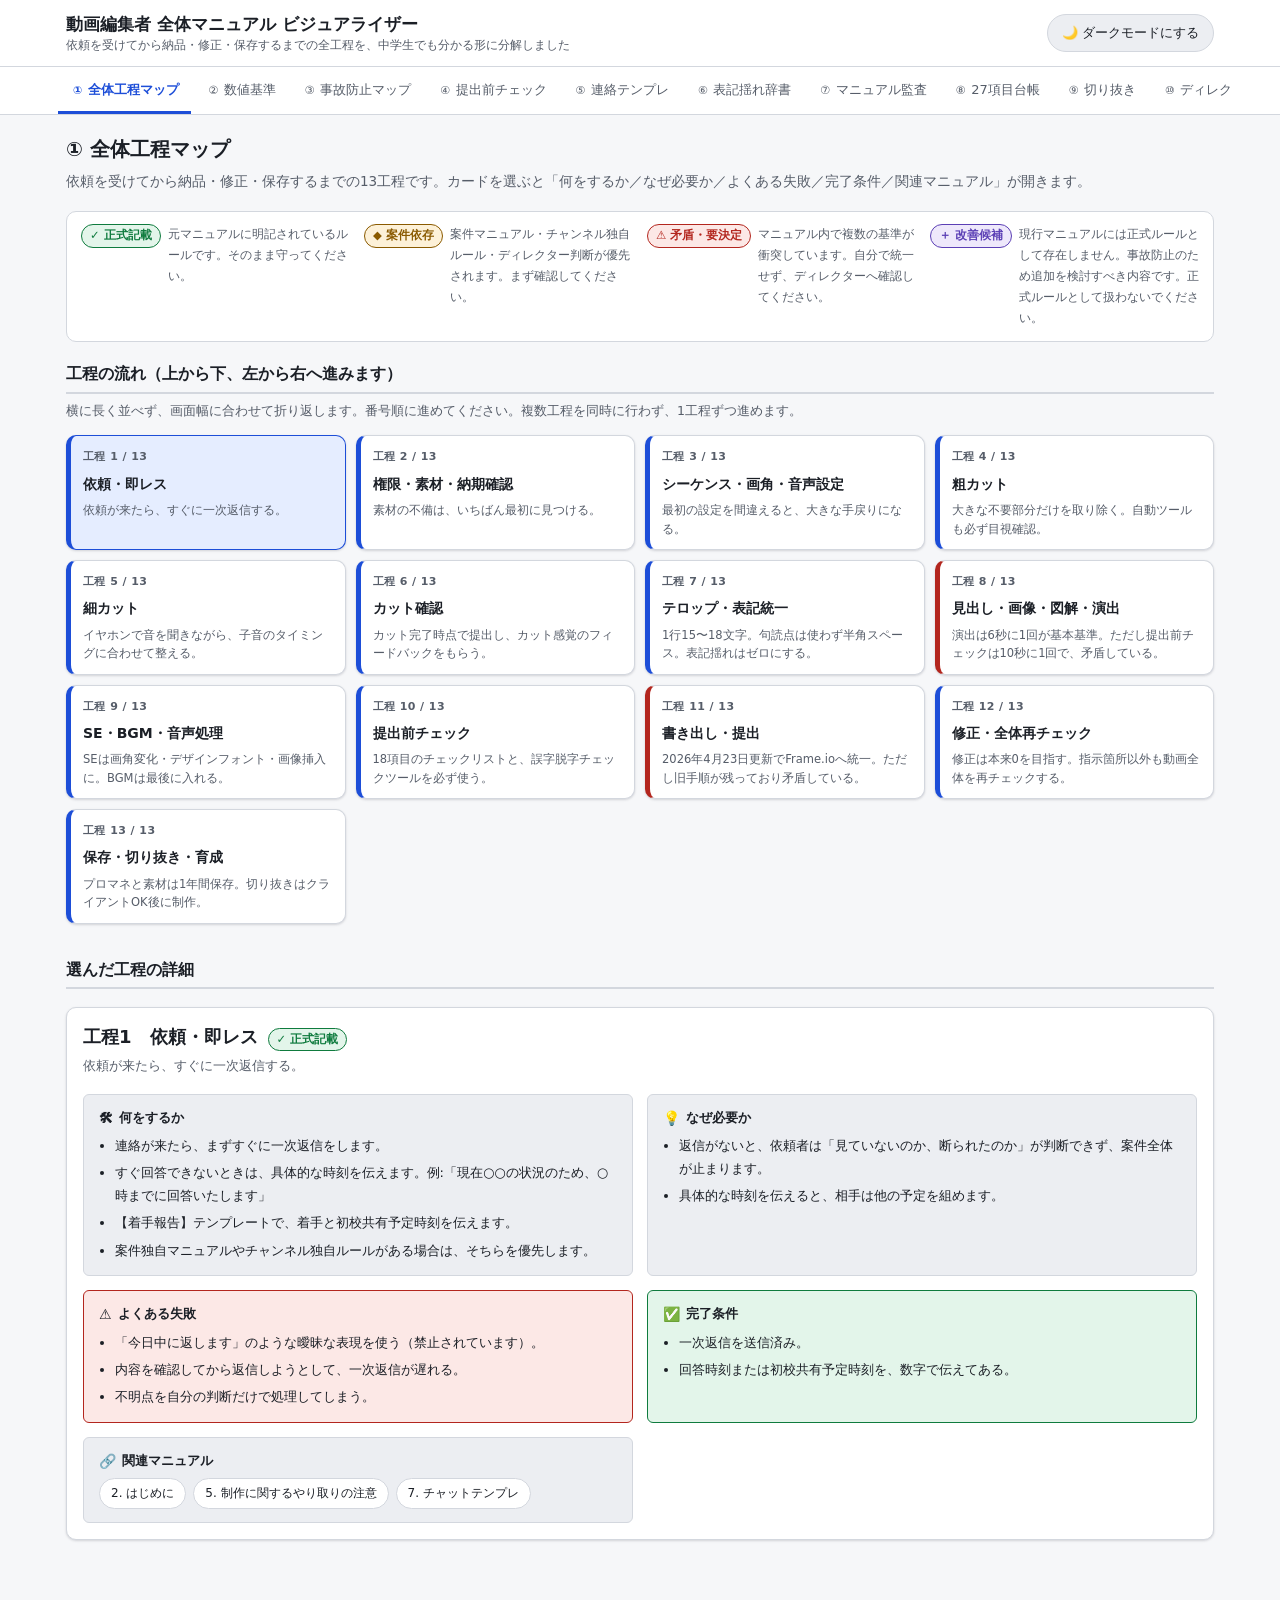
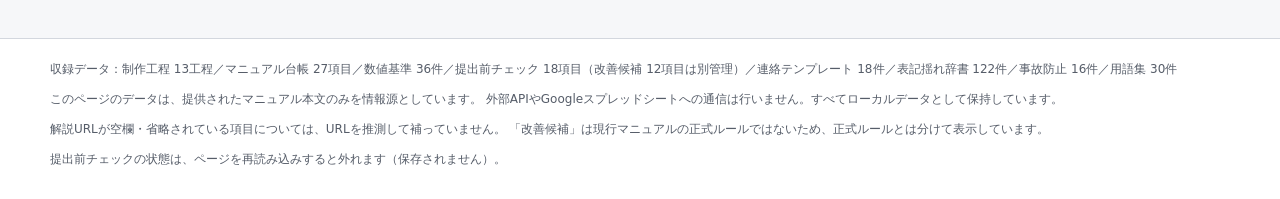
==== video-manual-visualizer/index.html @ 023aeb69 "動画編集者 全体マニュアルのビジュアライザーを追加 依頼から納品・修正・保存までの全工程を、中学生や動画編集初心者でも 理解できるインタラクティブな静的Webアプリへ変換した。  画面構成(12画面)" ====
<!DOCTYPE html>
<html lang="ja">
<head>
<meta charset="utf-8">
<meta name="viewport" content="width=device-width, initial-scale=1">
<title>動画編集者 全体マニュアル ビジュアライザー</title>
<meta name="description" content="動画編集者の全体マニュアルを、依頼から納品・修正・保存までの工程ごとに分解したビジュアライザーです。中学生や動画編集初心者でも理解できるように解説しています。">
<meta name="color-scheme" content="light dark">
<link rel="stylesheet" href="styles.css">
</head>
<body>

<a class="skip-link" href="#main">本文へスキップ</a>

<header class="site-header">
  <div class="header-inner">
    <h1 class="site-title">
      動画編集者 全体マニュアル ビジュアライザー
      <span class="sub">依頼を受けてから納品・修正・保存するまでの全工程を、中学生でも分かる形に分解しました</span>
    </h1>
    <button type="button" id="theme-toggle" class="theme-toggle">🌙 ダークモードにする</button>
  </div>
</header>

<nav class="tabs" aria-label="画面の切り替え">
  <div class="tabs-inner" id="tabs-inner" role="tablist" aria-label="ビジュアライザーの画面">
    <!-- タブは app.js が生成します -->
  </div>
</nav>

<main id="main">
  <section class="panel" id="panel-flow"       role="tabpanel" aria-labelledby="tab-flow"       tabindex="0"></section>
  <section class="panel" id="panel-numbers"    role="tabpanel" aria-labelledby="tab-numbers"    tabindex="0" hidden></section>
  <section class="panel" id="panel-accidents"  role="tabpanel" aria-labelledby="tab-accidents"  tabindex="0" hidden></section>
  <section class="panel" id="panel-check"      role="tabpanel" aria-labelledby="tab-check"      tabindex="0" hidden></section>
  <section class="panel" id="panel-templates"  role="tabpanel" aria-labelledby="tab-templates"  tabindex="0" hidden></section>
  <section class="panel" id="panel-dictionary" role="tabpanel" aria-labelledby="tab-dictionary" tabindex="0" hidden></section>
  <section class="panel" id="panel-audit"      role="tabpanel" aria-labelledby="tab-audit"      tabindex="0" hidden></section>
  <section class="panel" id="panel-ledger"     role="tabpanel" aria-labelledby="tab-ledger"     tabindex="0" hidden></section>
  <section class="panel" id="panel-clips"      role="tabpanel" aria-labelledby="tab-clips"      tabindex="0" hidden></section>
  <section class="panel" id="panel-growth"     role="tabpanel" aria-labelledby="tab-growth"     tabindex="0" hidden></section>
  <section class="panel" id="panel-stats"      role="tabpanel" aria-labelledby="tab-stats"      tabindex="0" hidden></section>
  <section class="panel" id="panel-glossary"   role="tabpanel" aria-labelledby="tab-glossary"   tabindex="0" hidden></section>
</main>

<footer class="site-footer">
  <div class="footer-inner">
    <p id="data-stamp"></p>
    <p>
      このページのデータは、提供されたマニュアル本文のみを情報源としています。
      外部APIやGoogleスプレッドシートへの通信は行いません。すべてローカルデータとして保持しています。
    </p>
    <p>
      解説URLが空欄・省略されている項目については、URLを推測して補っていません。
      「改善候補」は現行マニュアルの正式ルールではないため、正式ルールとは分けて表示しています。
    </p>
    <p>提出前チェックの状態は、ページを再読み込みすると外れます（保存されません）。</p>
  </div>
</footer>

<div class="toast" id="toast" role="status" aria-live="polite" hidden></div>

<script src="manual-data.js"></script>
<script src="app.js"></script>
</body>
</html>
---- video-manual-visualizer/styles.css ----
/* ==========================================================================
   動画編集者 全体マニュアル ビジュアライザー
   - 外部CDNに依存しない。フォントはシステムフォントのみ。
   - ライトモード / ダークモードの両方に対応。
   - 320px幅のスマートフォンからデスクトップまで対応。
   - 色だけで意味を伝えない（必ずラベル文字と記号を併記）。
   ========================================================================== */

/* --- 1. カラートークン ---------------------------------------------------- */

:root {
  color-scheme: light dark;

  --bg:            #f6f7f9;
  --bg-elevated:   #ffffff;
  --bg-sunken:     #eceef2;
  --border:        #d3d7de;
  --border-strong: #b3b9c4;

  --text:          #1b1f26;
  --text-muted:    #565d69;

  --accent:        #1d4ed8;
  --accent-text:   #ffffff;
  --accent-soft:   #e5edff;

  /* ルール種別。色に加えて必ずラベルと記号を出す。 */
  --official:      #0f7b3e;
  --official-bg:   #e3f5ea;
  --project:       #8a5a00;
  --project-bg:    #fdf1d8;
  --conflict:      #b3261e;
  --conflict-bg:   #fce8e6;
  --improvement:   #5b3fb5;
  --improvement-bg:#eee8fb;

  --ng:            #b3261e;
  --ng-bg:         #fce8e6;
  --ok:            #0f7b3e;
  --ok-bg:         #e3f5ea;

  --focus:         #0b57d0;

  --radius:        10px;
  --radius-sm:     6px;
  --shadow:        0 1px 2px rgba(16, 24, 40, .06), 0 1px 3px rgba(16, 24, 40, .1);

  --maxw:          1180px;
}

@media (prefers-color-scheme: dark) {
  :root {
    --bg:            #14171c;
    --bg-elevated:   #1c2027;
    --bg-sunken:     #101317;
    --border:        #333a45;
    --border-strong: #4a525f;

    --text:          #e8eaed;
    --text-muted:    #a2abb8;

    --accent:        #7ba4ff;
    --accent-text:   #0d1117;
    --accent-soft:   #1d2b47;

    --official:      #6ee7a0;
    --official-bg:   #12301f;
    --project:       #f0c46b;
    --project-bg:    #33280e;
    --conflict:      #ff9d95;
    --conflict-bg:   #3a1714;
    --improvement:   #c3b0f5;
    --improvement-bg:#241c3d;

    --ng:            #ff9d95;
    --ng-bg:         #3a1714;
    --ok:            #6ee7a0;
    --ok-bg:         #12301f;

    --focus:         #a8c7fa;
    --shadow:        0 1px 2px rgba(0, 0, 0, .4), 0 1px 3px rgba(0, 0, 0, .3);
  }
}

/* 手動テーマ切り替え（システム設定より優先） */
:root[data-theme="light"] {
  color-scheme: light;
  --bg: #f6f7f9;           --bg-elevated: #ffffff;  --bg-sunken: #eceef2;
  --border: #d3d7de;       --border-strong: #b3b9c4;
  --text: #1b1f26;         --text-muted: #565d69;
  --accent: #1d4ed8;       --accent-text: #ffffff;  --accent-soft: #e5edff;
  --official: #0f7b3e;     --official-bg: #e3f5ea;
  --project: #8a5a00;      --project-bg: #fdf1d8;
  --conflict: #b3261e;     --conflict-bg: #fce8e6;
  --improvement: #5b3fb5;  --improvement-bg: #eee8fb;
  --ng: #b3261e;           --ng-bg: #fce8e6;
  --ok: #0f7b3e;           --ok-bg: #e3f5ea;
  --focus: #0b57d0;
  --shadow: 0 1px 2px rgba(16,24,40,.06), 0 1px 3px rgba(16,24,40,.1);
}

:root[data-theme="dark"] {
  color-scheme: dark;
  --bg: #14171c;           --bg-elevated: #1c2027;  --bg-sunken: #101317;
  --border: #333a45;       --border-strong: #4a525f;
  --text: #e8eaed;         --text-muted: #a2abb8;
  --accent: #7ba4ff;       --accent-text: #0d1117;  --accent-soft: #1d2b47;
  --official: #6ee7a0;     --official-bg: #12301f;
  --project: #f0c46b;      --project-bg: #33280e;
  --conflict: #ff9d95;     --conflict-bg: #3a1714;
  --improvement: #c3b0f5;  --improvement-bg: #241c3d;
  --ng: #ff9d95;           --ng-bg: #3a1714;
  --ok: #6ee7a0;           --ok-bg: #12301f;
  --focus: #a8c7fa;
  --shadow: 0 1px 2px rgba(0,0,0,.4), 0 1px 3px rgba(0,0,0,.3);
}

/* --- 2. ベース ------------------------------------------------------------ */

*, *::before, *::after { box-sizing: border-box; }

html { -webkit-text-size-adjust: 100%; }

body {
  margin: 0;
  background: var(--bg);
  color: var(--text);
  font-family: "Hiragino Kaku Gothic ProN", "Hiragino Sans", "Yu Gothic UI",
               "Yu Gothic", Meiryo, "Noto Sans JP", system-ui, -apple-system,
               "Segoe UI", sans-serif;
  font-size: 15px;
  line-height: 1.75;
  overflow-wrap: anywhere;
  word-break: normal;
}

h1, h2, h3, h4 { line-height: 1.45; margin: 0; font-weight: 700; }
p { margin: 0 0 .75em; }
ul, ol { margin: 0 0 .75em; padding-left: 1.35em; }
li { margin-bottom: .35em; }
li:last-child { margin-bottom: 0; }

a { color: var(--accent); }

/* フォーカス表示は絶対に消さない */
:focus-visible {
  outline: 3px solid var(--focus);
  outline-offset: 2px;
  border-radius: 4px;
}

button { font: inherit; color: inherit; }

.visually-hidden {
  position: absolute; width: 1px; height: 1px;
  padding: 0; margin: -1px; overflow: hidden;
  clip: rect(0 0 0 0); white-space: nowrap; border: 0;
}

.skip-link {
  position: absolute; left: 8px; top: -60px;
  background: var(--accent); color: var(--accent-text);
  padding: 10px 16px; border-radius: var(--radius-sm);
  z-index: 100; transition: top .15s;
}
.skip-link:focus { top: 8px; }

/* 自動再生アニメーションは使わない。動きは操作への応答のみ。 */
@media (prefers-reduced-motion: reduce) {
  *, *::before, *::after {
    animation-duration: .001ms !important;
    animation-iteration-count: 1 !important;
    transition-duration: .001ms !important;
    scroll-behavior: auto !important;
  }
}

/* --- 3. ヘッダー ---------------------------------------------------------- */

.site-header {
  background: var(--bg-elevated);
  border-bottom: 1px solid var(--border);
  position: sticky; top: 0; z-index: 20;
}

.header-inner {
  max-width: var(--maxw);
  margin: 0 auto;
  padding: 12px 16px;
  display: flex; align-items: center; gap: 12px; flex-wrap: wrap;
}

.site-title { font-size: 17px; }
.site-title .sub {
  display: block; font-size: 12px; font-weight: 400; color: var(--text-muted);
}

.theme-toggle {
  margin-left: auto;
  background: var(--bg-sunken);
  border: 1px solid var(--border);
  border-radius: 999px;
  padding: 7px 14px;
  font-size: 13px;
  cursor: pointer;
  white-space: nowrap;
}
.theme-toggle:hover { border-color: var(--border-strong); }

/* --- 4. タブナビゲーション ------------------------------------------------ */

.tabs {
  background: var(--bg-elevated);
  border-bottom: 1px solid var(--border);
  position: sticky; top: 0; z-index: 19;
}
.tabs-inner {
  max-width: var(--maxw); margin: 0 auto; padding: 0 8px;
  display: flex; gap: 2px; overflow-x: auto;
  scrollbar-width: thin;
}
.tab {
  flex: 0 0 auto;
  background: none; border: none;
  border-bottom: 3px solid transparent;
  padding: 12px 12px 9px;
  font-size: 13px; cursor: pointer; color: var(--text-muted);
  white-space: nowrap;
}
.tab:hover { color: var(--text); }
.tab[aria-selected="true"] {
  color: var(--accent); border-bottom-color: var(--accent); font-weight: 700;
}
.tab .tab-no {
  display: inline-block; min-width: 1.4em; text-align: center;
  font-size: 11px; color: var(--text-muted); margin-right: 3px;
}
.tab[aria-selected="true"] .tab-no { color: var(--accent); }

/* --- 5. レイアウト -------------------------------------------------------- */

main { max-width: var(--maxw); margin: 0 auto; padding: 20px 16px 64px; }

.panel[hidden] { display: none; }

.panel-head { margin-bottom: 18px; }
.panel-head h2 { font-size: 20px; margin-bottom: 6px; }
.panel-head .lead { color: var(--text-muted); font-size: 13.5px; margin: 0; }

.section { margin-bottom: 34px; }
.section > h3 {
  font-size: 16px; margin-bottom: 4px;
  padding-bottom: 6px; border-bottom: 2px solid var(--border);
}
.section > .section-note {
  font-size: 12.5px; color: var(--text-muted); margin: 6px 0 14px;
}

.card {
  background: var(--bg-elevated);
  border: 1px solid var(--border);
  border-radius: var(--radius);
  padding: 16px;
  box-shadow: var(--shadow);
}

/* --- 6. ルール種別バッジ（色 + 記号 + 文字） ------------------------------ */

.badge {
  display: inline-flex; align-items: center; gap: 4px;
  font-size: 11.5px; font-weight: 700; line-height: 1.5;
  padding: 2px 8px; border-radius: 999px;
  border: 1px solid currentColor;
  white-space: nowrap;
}
.badge::before { font-weight: 700; }

.badge-official    { color: var(--official);    background: var(--official-bg); }
.badge-official::before    { content: "✓"; }
.badge-project     { color: var(--project);     background: var(--project-bg); }
.badge-project::before     { content: "◆"; }
.badge-conflict    { color: var(--conflict);    background: var(--conflict-bg); }
.badge-conflict::before    { content: "⚠"; }
.badge-improvement { color: var(--improvement); background: var(--improvement-bg); }
.badge-improvement::before { content: "＋"; }

.legend {
  display: flex; flex-wrap: wrap; gap: 8px 14px;
  padding: 12px 14px; margin-bottom: 20px;
  background: var(--bg-elevated);
  border: 1px solid var(--border); border-radius: var(--radius);
}
.legend-item { display: flex; align-items: flex-start; gap: 7px; font-size: 12px; flex: 1 1 210px; }
.legend-item .desc { color: var(--text-muted); }

/* --- 7. 工程フロー（横一列にせず、最大4〜5列で折り返す） ------------------ */

.flow {
  display: grid; gap: 10px;
  grid-template-columns: repeat(auto-fill, minmax(150px, 1fr));
  list-style: none; padding: 0; margin: 0;
}
@media (min-width: 640px) { .flow { grid-template-columns: repeat(3, 1fr); } }
@media (min-width: 900px) { .flow { grid-template-columns: repeat(4, 1fr); } }

.flow-item { margin: 0; }

.flow-node {
  position: relative;
  width: 100%; height: 100%;
  text-align: left;
  background: var(--bg-elevated);
  border: 1px solid var(--border);
  border-left: 5px solid var(--accent);
  border-radius: var(--radius);
  padding: 11px 12px;
  cursor: pointer;
  display: flex; flex-direction: column; gap: 5px;
  box-shadow: var(--shadow);
  transition: border-color .12s, transform .12s;
}
.flow-node:hover { border-color: var(--border-strong); }
.flow-node[aria-pressed="true"] {
  background: var(--accent-soft);
  border-color: var(--accent);
}
.flow-node .step-no {
  font-size: 11px; font-weight: 700; color: var(--text-muted);
  letter-spacing: .04em;
}
.flow-node .step-title { font-size: 14px; font-weight: 700; }
.flow-node .step-sum { font-size: 11.5px; color: var(--text-muted); line-height: 1.6; }

.flow-node.type-conflict { border-left-color: var(--conflict); }
.flow-node.type-project  { border-left-color: var(--project); }

/* 工程詳細 */
.detail { margin-top: 18px; }
.detail-head {
  display: flex; align-items: baseline; gap: 10px; flex-wrap: wrap;
  margin-bottom: 4px;
}
.detail-head h3 { font-size: 18px; }
.detail-sum { color: var(--text-muted); font-size: 13px; margin-bottom: 16px; }

.detail-grid { display: grid; gap: 14px; }
@media (min-width: 760px) { .detail-grid { grid-template-columns: 1fr 1fr; } }

.detail-block {
  background: var(--bg-sunken);
  border: 1px solid var(--border);
  border-radius: var(--radius-sm);
  padding: 13px 15px;
}
.detail-block h4 {
  font-size: 13px; margin-bottom: 7px;
  display: flex; align-items: center; gap: 6px;
}
.detail-block h4::before { font-size: 14px; }
.detail-block.what h4::before { content: "🛠"; }
.detail-block.why  h4::before { content: "💡"; }
.detail-block.fail h4::before { content: "⚠"; }
.detail-block.done h4::before { content: "✅"; }
.detail-block.rel  h4::before { content: "🔗"; }
.detail-block ul { padding-left: 1.2em; margin: 0; font-size: 13px; }

.detail-block.fail { background: var(--ng-bg); border-color: var(--ng); }
.detail-block.done { background: var(--ok-bg); border-color: var(--ok); }

.callout {
  border-left: 4px solid var(--conflict);
  background: var(--conflict-bg);
  padding: 10px 14px; border-radius: var(--radius-sm);
  font-size: 13px; margin-bottom: 14px;
}
.callout.improvement { border-left-color: var(--improvement); background: var(--improvement-bg); }
.callout strong { display: block; margin-bottom: 3px; }

.rel-links { display: flex; flex-wrap: wrap; gap: 7px; }
.rel-link {
  background: var(--bg-elevated); border: 1px solid var(--border);
  border-radius: 999px; padding: 4px 11px; font-size: 12px; cursor: pointer;
}
.rel-link:hover { border-color: var(--accent); color: var(--accent); }

/* --- 8. 数値基準 ---------------------------------------------------------- */

.num-group { margin-bottom: 26px; }
.num-group h4 { font-size: 15px; margin-bottom: 3px; }
.num-group .unit-note {
  font-size: 12px; color: var(--text-muted); margin-bottom: 10px;
  background: var(--bg-sunken); padding: 7px 11px; border-radius: var(--radius-sm);
}

.table-scroll { overflow-x: auto; border: 1px solid var(--border); border-radius: var(--radius); }

table { border-collapse: collapse; width: 100%; min-width: 460px; font-size: 13px; background: var(--bg-elevated); }
caption { text-align: left; font-size: 12px; color: var(--text-muted); padding: 8px 12px; }
th, td { padding: 9px 12px; text-align: left; border-bottom: 1px solid var(--border); vertical-align: top; }
th { background: var(--bg-sunken); font-size: 12px; font-weight: 700; white-space: nowrap; }
tbody tr:last-child td { border-bottom: none; }
td.num { font-variant-numeric: tabular-nums; font-weight: 700; white-space: nowrap; }
td .unit { font-weight: 400; color: var(--text-muted); font-size: 12px; margin-left: 3px; }
td .note { display: block; color: var(--text-muted); font-size: 12px; margin-top: 3px; }

/* 横棒グラフ（数値と単位を必ず直接表示） */
.bars { display: grid; gap: 9px; margin: 0; padding: 0; }
.bar-row { display: grid; grid-template-columns: minmax(88px, 34%) 1fr; gap: 10px; align-items: center; }
.bar-label { font-size: 12.5px; }
.bar-track {
  position: relative; background: var(--bg-sunken);
  border: 1px solid var(--border); border-radius: 999px; height: 24px;
  display: flex; align-items: center;
}
.bar-fill {
  height: 100%; background: var(--accent); border-radius: 999px 0 0 999px;
  min-width: 3px;
}
.bar-fill.is-conflict { background: var(--conflict); }
.bar-value {
  position: absolute; left: 10px;
  font-size: 12px; font-weight: 700; font-variant-numeric: tabular-nums;
  color: var(--text); text-shadow: 0 0 3px var(--bg-elevated), 0 0 3px var(--bg-elevated);
}
.bar-value .unit { font-weight: 400; font-size: 11px; }

@media (max-width: 400px) {
  .bar-row { grid-template-columns: 1fr; gap: 3px; }
}

/* 品質評価レベル */
.levels { display: grid; gap: 12px; }
@media (min-width: 700px) { .levels { grid-template-columns: repeat(2, 1fr); } }
.level-card { border-left: 5px solid var(--border-strong); }
.level-card.minus  { border-left-color: var(--conflict); }
.level-card.level0 { border-left-color: var(--project); }
.level-card.level1 { border-left-color: var(--accent); }
.level-card.level2 { border-left-color: var(--official); }
.level-head { display: flex; align-items: baseline; gap: 8px; flex-wrap: wrap; margin-bottom: 8px; }
.level-head .name { font-size: 15px; font-weight: 700; }
.level-head .score {
  font-size: 18px; font-weight: 700; font-variant-numeric: tabular-nums;
}
.level-head .caption { font-size: 12px; color: var(--text-muted); }
.level-card ul { font-size: 12.5px; margin: 0; }

/* --- 9. 事故防止マップ ---------------------------------------------------- */

.accidents { display: grid; gap: 14px; }
.accident { border-left: 5px solid var(--conflict); }
.accident.type-improvement { border-left-color: var(--improvement); }
.accident h4 { font-size: 15px; margin-bottom: 10px; display: flex; gap: 8px; flex-wrap: wrap; align-items: center; }

.chain { display: grid; gap: 8px; }
@media (min-width: 820px) { .chain { grid-template-columns: repeat(4, 1fr); } }

.chain-step {
  background: var(--bg-sunken); border: 1px solid var(--border);
  border-radius: var(--radius-sm); padding: 10px 12px; font-size: 12.5px;
  position: relative;
}
.chain-step .chain-label {
  display: block; font-size: 11px; font-weight: 700; margin-bottom: 4px;
  color: var(--text-muted); letter-spacing: .04em;
}
.chain-step.s1 { border-left: 3px solid var(--project); }
.chain-step.s2 { border-left: 3px solid var(--conflict); }
.chain-step.s3 { border-left: 3px solid var(--accent); }
.chain-step.s4 { border-left: 3px solid var(--official); }

/* --- 10. チェックリスト --------------------------------------------------- */

.check-toolbar {
  display: flex; flex-wrap: wrap; gap: 10px; align-items: center;
  margin-bottom: 14px;
}
.progress-wrap { flex: 1 1 220px; min-width: 180px; }
.progress-text { font-size: 12.5px; margin-bottom: 4px; font-variant-numeric: tabular-nums; }
.progress-track {
  height: 12px; background: var(--bg-sunken);
  border: 1px solid var(--border); border-radius: 999px; overflow: hidden;
}
.progress-fill { height: 100%; background: var(--ok); width: 0; }

.btn {
  background: var(--bg-elevated); border: 1px solid var(--border);
  border-radius: var(--radius-sm); padding: 7px 14px;
  font-size: 13px; cursor: pointer; white-space: nowrap;
}
.btn:hover { border-color: var(--border-strong); }
.btn-primary { background: var(--accent); color: var(--accent-text); border-color: var(--accent); }
.btn-primary:hover { filter: brightness(1.08); }

.checklist { list-style: none; padding: 0; margin: 0; display: grid; gap: 7px; }
.check-item {
  display: flex; align-items: flex-start; gap: 10px;
  background: var(--bg-elevated); border: 1px solid var(--border);
  border-radius: var(--radius-sm); padding: 10px 13px;
  cursor: pointer; font-size: 13.5px;
}
.check-item:hover { border-color: var(--border-strong); }
.check-item input[type="checkbox"] {
  width: 19px; height: 19px; margin: 2px 0 0; flex: 0 0 auto; accent-color: var(--ok);
  cursor: pointer;
}
.check-item.is-done { background: var(--ok-bg); border-color: var(--ok); }
.check-item.is-done .check-text { text-decoration: line-through; color: var(--text-muted); }
.check-body { flex: 1; }
.check-note { display: block; font-size: 12px; color: var(--conflict); margin-top: 3px; }

/* --- 11. テンプレート ----------------------------------------------------- */

.tpl-filter { display: flex; flex-wrap: wrap; gap: 6px; margin-bottom: 16px; }
.chip {
  background: var(--bg-elevated); border: 1px solid var(--border);
  border-radius: 999px; padding: 5px 13px; font-size: 12.5px; cursor: pointer;
}
.chip[aria-pressed="true"] {
  background: var(--accent); color: var(--accent-text); border-color: var(--accent); font-weight: 700;
}

.templates { display: grid; gap: 14px; }
@media (min-width: 860px) { .templates { grid-template-columns: repeat(2, 1fr); } }

.tpl-head { display: flex; align-items: flex-start; gap: 10px; margin-bottom: 8px; }
.tpl-head h4 { font-size: 15px; flex: 1; }
.tpl-purpose { font-size: 12.5px; color: var(--text-muted); margin-bottom: 10px; }
.tpl-body {
  background: var(--bg-sunken); border: 1px solid var(--border);
  border-radius: var(--radius-sm); padding: 12px;
  font-family: ui-monospace, SFMono-Regular, Menlo, Consolas, "Courier New", monospace;
  font-size: 12.5px; line-height: 1.75; white-space: pre-wrap;
  margin: 0 0 10px; overflow-x: auto;
}
.ngok { display: grid; gap: 8px; margin-bottom: 10px; }
@media (min-width: 520px) { .ngok { grid-template-columns: 1fr 1fr; } }
.ngok-box { border-radius: var(--radius-sm); padding: 9px 12px; font-size: 12.5px; border: 1px solid; }
.ngok-box.ng { background: var(--ng-bg); border-color: var(--ng); }
.ngok-box.ok { background: var(--ok-bg); border-color: var(--ok); }
.ngok-box .ngok-label { font-weight: 700; font-size: 11.5px; display: block; margin-bottom: 4px; }
.ngok-box.ng .ngok-label { color: var(--ng); }
.ngok-box.ok .ngok-label { color: var(--ok); }
.ngok-box ul { margin: 0; padding-left: 1.15em; }

/* --- 12. 辞書 ------------------------------------------------------------- */

.dict-tools { display: flex; flex-wrap: wrap; gap: 10px; align-items: center; margin-bottom: 14px; }
.search-field { flex: 1 1 250px; min-width: 180px; }
.search-field label { display: block; font-size: 12px; margin-bottom: 4px; color: var(--text-muted); }
.search-field input, .select-field select {
  width: 100%; padding: 9px 12px; font-size: 14px;
  background: var(--bg-elevated); color: var(--text);
  border: 1px solid var(--border); border-radius: var(--radius-sm);
}
.select-field { flex: 0 1 200px; }
.select-field label { display: block; font-size: 12px; margin-bottom: 4px; color: var(--text-muted); }

.dict-count { font-size: 12.5px; color: var(--text-muted); margin-bottom: 10px; }
.dict-table td.wrong { color: var(--ng); text-decoration: line-through; }
.dict-table td.correct { font-weight: 700; color: var(--ok); }
.dict-table td.correct::before { content: "→ "; color: var(--text-muted); font-weight: 400; }
.empty-state { padding: 26px 16px; text-align: center; color: var(--text-muted); font-size: 13px; }

/* --- 13. 監査 ------------------------------------------------------------- */

.audit-group { margin-bottom: 26px; }
.audit-item { border-left: 5px solid var(--conflict); margin-bottom: 12px; }
.audit-item.sev-medium { border-left-color: var(--project); }
.audit-item.sev-low { border-left-color: var(--border-strong); }
.audit-item h4 { font-size: 15px; margin-bottom: 8px; display: flex; gap: 8px; align-items: center; flex-wrap: wrap; }
.audit-points { margin: 0 0 8px; padding-left: 1.2em; font-size: 13px; }
.audit-status { font-size: 12.5px; color: var(--text-muted); margin-bottom: 6px; }
.audit-action {
  font-size: 13px; font-weight: 700;
  background: var(--conflict-bg); color: var(--conflict);
  padding: 8px 12px; border-radius: var(--radius-sm);
}
.audit-list { list-style: none; padding: 0; margin: 0; display: grid; gap: 8px; }
.audit-list li {
  background: var(--bg-elevated); border: 1px solid var(--border);
  border-left: 4px solid var(--border-strong);
  border-radius: var(--radius-sm); padding: 10px 13px; font-size: 13px;
  display: flex; gap: 9px; align-items: flex-start;
}
.audit-list.missing li { border-left-color: var(--project); }
.audit-list.toc li { border-left-color: var(--conflict); }
.audit-list.improve li { border-left-color: var(--improvement); }
.audit-list .reason { display: block; font-size: 12px; color: var(--text-muted); margin-top: 3px; }
.policy-note {
  background: var(--conflict-bg); color: var(--conflict);
  border: 1px solid var(--conflict); border-radius: var(--radius-sm);
  padding: 10px 14px; font-size: 13px; font-weight: 700; margin-top: 10px;
}

/* --- 14. 台帳 ------------------------------------------------------------- */

.ledger-layout { display: grid; gap: 16px; }
@media (min-width: 900px) { .ledger-layout { grid-template-columns: 260px 1fr; align-items: start; } }

.ledger-nav {
  background: var(--bg-elevated); border: 1px solid var(--border);
  border-radius: var(--radius); padding: 8px; max-height: 70vh; overflow-y: auto;
}
.ledger-nav ol { list-style: none; margin: 0; padding: 0; }
.ledger-nav li { margin: 0 0 2px; }
.ledger-btn {
  width: 100%; text-align: left; background: none; border: none;
  padding: 8px 10px; border-radius: var(--radius-sm); font-size: 13px;
  cursor: pointer; display: flex; gap: 8px; align-items: center;
}
.ledger-btn:hover { background: var(--bg-sunken); }
.ledger-btn[aria-current="true"] {
  background: var(--accent-soft); color: var(--accent); font-weight: 700;
}
.ledger-btn .no {
  flex: 0 0 auto; font-size: 11px; color: var(--text-muted);
  font-variant-numeric: tabular-nums; min-width: 1.6em;
}
.ledger-btn[aria-current="true"] .no { color: var(--accent); }

.ledger-body h3 { font-size: 19px; margin-bottom: 6px; }
.ledger-lead {
  font-size: 13.5px; background: var(--accent-soft);
  border-left: 4px solid var(--accent);
  padding: 10px 14px; border-radius: var(--radius-sm); margin-bottom: 18px;
}
.ledger-section { margin-bottom: 16px; }
.ledger-section h4 {
  font-size: 14px; margin-bottom: 7px;
  display: flex; gap: 8px; align-items: center; flex-wrap: wrap;
}
.ledger-section ul { font-size: 13px; margin: 0; }

/* --- 15. グラフ / 統計 ---------------------------------------------------- */

.stat-note {
  font-size: 12.5px; color: var(--text-muted);
  background: var(--bg-sunken); border-radius: var(--radius-sm);
  padding: 9px 13px; margin-bottom: 16px;
}

/* --- 16. 切り抜き / 育成 -------------------------------------------------- */

.steps-flow { display: grid; gap: 9px; list-style: none; padding: 0; margin: 0; counter-reset: st; }
@media (min-width: 700px) { .steps-flow { grid-template-columns: repeat(4, 1fr); } }
.steps-flow li {
  background: var(--bg-elevated); border: 1px solid var(--border);
  border-left: 4px solid var(--accent);
  border-radius: var(--radius-sm); padding: 10px 12px; font-size: 13px;
  counter-increment: st; margin: 0;
}
.steps-flow li::before {
  content: counter(st); display: inline-flex; align-items: center; justify-content: center;
  width: 20px; height: 20px; border-radius: 50%;
  background: var(--accent); color: var(--accent-text);
  font-size: 11px; font-weight: 700; margin-right: 7px;
}

.growth { display: grid; gap: 11px; }
@media (min-width: 780px) { .growth { grid-template-columns: repeat(5, 1fr); } }
.growth-card { border-top: 4px solid var(--accent); }
.growth-card .label { font-size: 11.5px; font-weight: 700; color: var(--accent); letter-spacing: .05em; }
.growth-card h4 { font-size: 13.5px; margin: 4px 0 8px; }
.growth-card ul { font-size: 12px; margin: 0; padding-left: 1.15em; }
.growth-card .skill {
  font-size: 12px; margin-top: 8px; padding-top: 8px;
  border-top: 1px dashed var(--border); color: var(--text-muted);
}

.pill-list { display: flex; flex-wrap: wrap; gap: 6px; list-style: none; padding: 0; margin: 0; }
.pill-list li {
  background: var(--bg-sunken); border: 1px solid var(--border);
  border-radius: 999px; padding: 4px 11px; font-size: 12.5px; margin: 0;
}

.two-col { display: grid; gap: 14px; }
@media (min-width: 760px) { .two-col { grid-template-columns: 1fr 1fr; } }

/* --- 17. 用語集 ----------------------------------------------------------- */

.glossary { display: grid; gap: 10px; }
@media (min-width: 700px) { .glossary { grid-template-columns: repeat(2, 1fr); } }
.gloss-item { background: var(--bg-elevated); border: 1px solid var(--border); border-radius: var(--radius-sm); padding: 11px 14px; }
.gloss-item dt { font-size: 13.5px; font-weight: 700; }
.gloss-item dt .reading { font-size: 11px; font-weight: 400; color: var(--text-muted); margin-left: 6px; }
.gloss-item dd { margin: 4px 0 0; font-size: 12.5px; color: var(--text-muted); line-height: 1.7; }

/* --- 18. トースト（コピー結果の通知） ------------------------------------- */

.toast {
  position: fixed; left: 50%; bottom: 22px; transform: translateX(-50%);
  background: var(--text); color: var(--bg);
  padding: 11px 20px; border-radius: 999px;
  font-size: 13.5px; font-weight: 700;
  box-shadow: 0 4px 16px rgba(0, 0, 0, .28);
  z-index: 200; max-width: calc(100vw - 32px); text-align: center;
}
.toast[hidden] { display: none; }

/* --- 19. フッター --------------------------------------------------------- */

.site-footer {
  border-top: 1px solid var(--border);
  background: var(--bg-elevated);
  padding: 20px 16px;
  font-size: 12px; color: var(--text-muted);
}
.footer-inner { max-width: var(--maxw); margin: 0 auto; }

/* --- 20. 極小画面（320px）調整 -------------------------------------------- */

@media (max-width: 360px) {
  body { font-size: 14px; }
  main { padding: 16px 12px 48px; }
  .header-inner { padding: 10px 12px; }
  .card { padding: 13px; }
  .site-title { font-size: 15.5px; }
  .panel-head h2 { font-size: 18px; }
  .tab { padding: 11px 9px 8px; font-size: 12.5px; }
  .flow { grid-template-columns: 1fr; }
  .detail-block { padding: 11px 12px; }
  .tpl-body { font-size: 12px; }
}
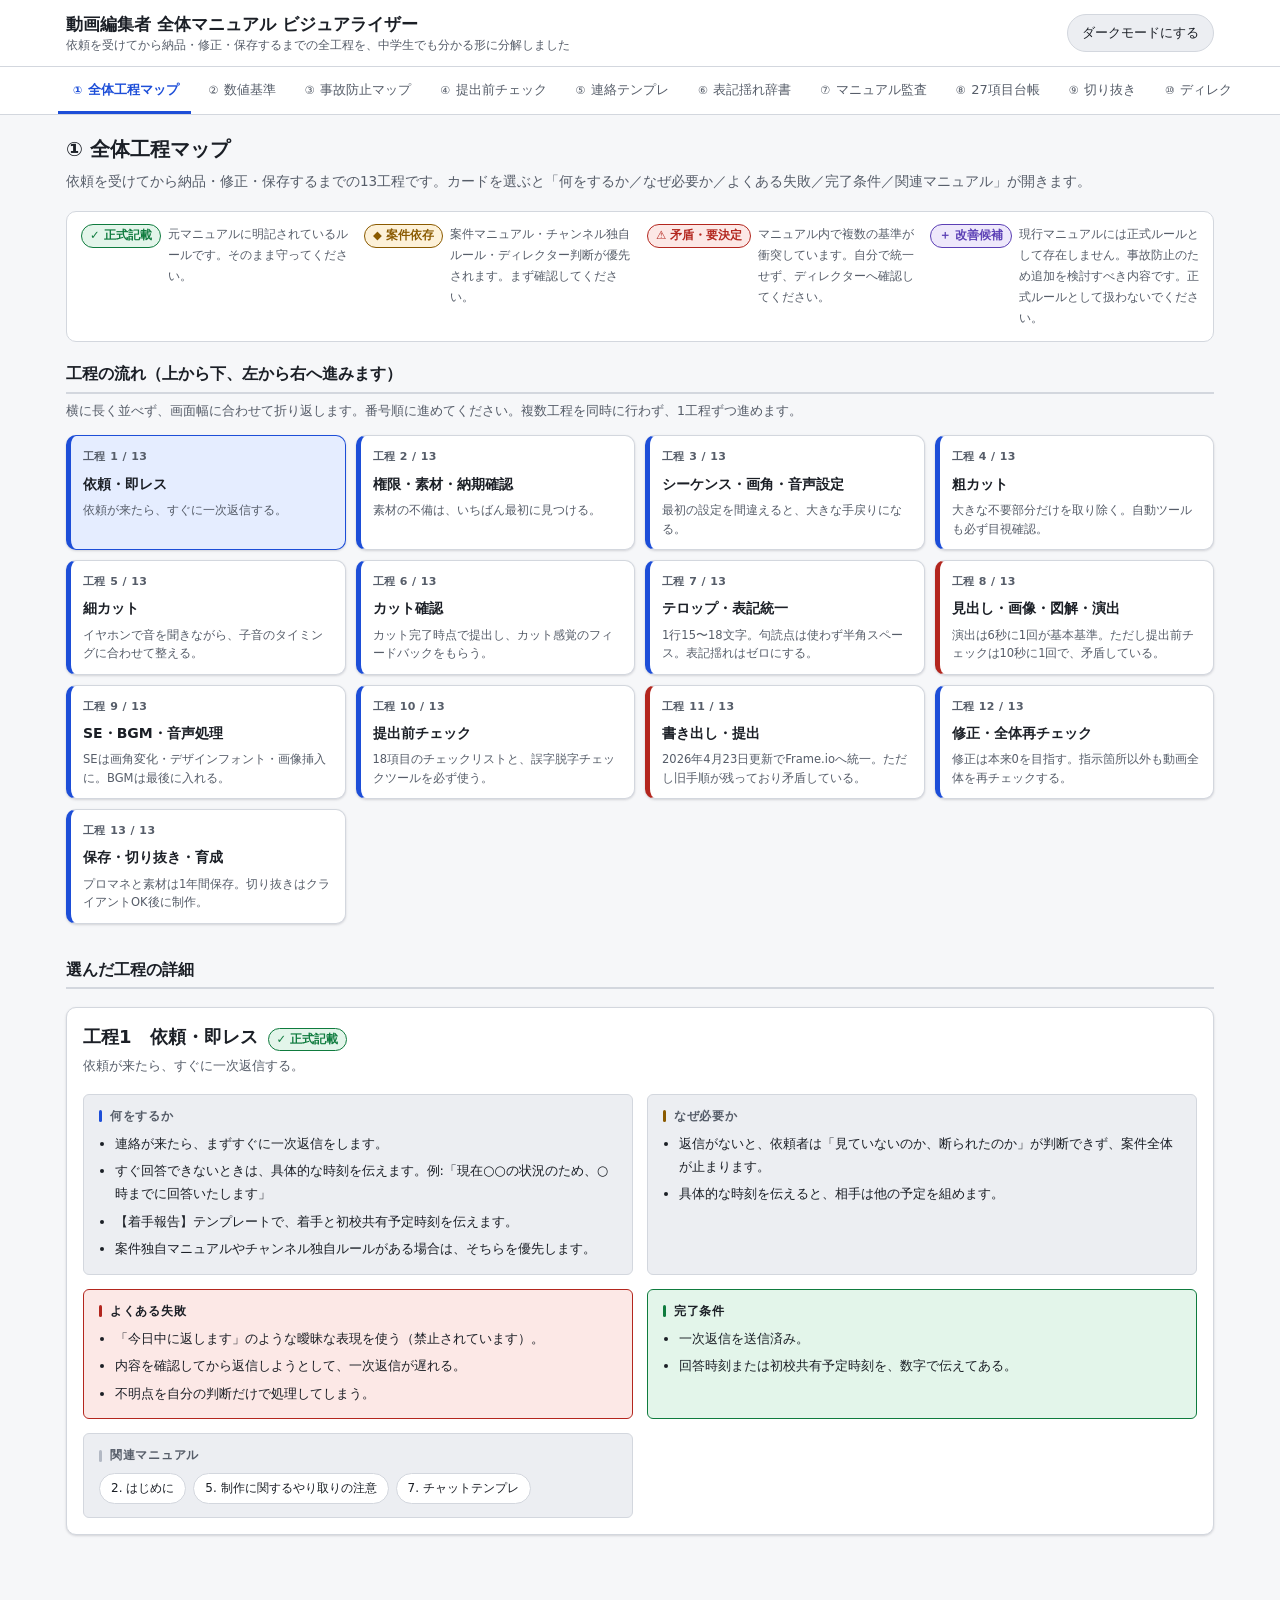
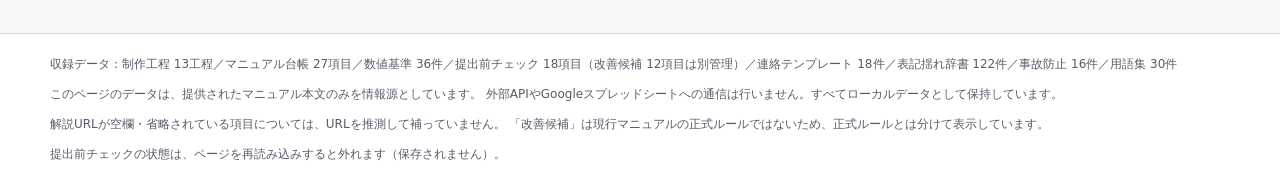
==== commit 8a28de69: "UIから装飾用の絵文字を除去し、種別表示を色帯と文字ラベルへ変更 工程詳細の見出しに使っていた絵文字マーカーを、細い色帯へ置き換えた。 種別の意味は文字ラベル（何をするか／なぜ必要か／よくある失敗／完" ====
--- a/video-manual-visualizer/index.html
+++ b/video-manual-visualizer/index.html
@@ -18,7 +18,7 @@
       動画編集者 全体マニュアル ビジュアライザー
       <span class="sub">依頼を受けてから納品・修正・保存するまでの全工程を、中学生でも分かる形に分解しました</span>
     </h1>
-    <button type="button" id="theme-toggle" class="theme-toggle">🌙 ダークモードにする</button>
+    <button type="button" id="theme-toggle" class="theme-toggle">ダークモードにする</button>
   </div>
 </header>
 
--- a/video-manual-visualizer/styles.css
+++ b/video-manual-visualizer/styles.css
@@ -353,15 +353,23 @@
   padding: 13px 15px;
 }
 .detail-block h4 {
-  font-size: 13px; margin-bottom: 7px;
-  display: flex; align-items: center; gap: 6px;
-}
-.detail-block h4::before { font-size: 14px; }
-.detail-block.what h4::before { content: "🛠"; }
-.detail-block.why  h4::before { content: "💡"; }
-.detail-block.fail h4::before { content: "⚠"; }
-.detail-block.done h4::before { content: "✅"; }
-.detail-block.rel  h4::before { content: "🔗"; }
+  font-size: 12px; margin-bottom: 8px;
+  letter-spacing: .06em;
+  display: flex; align-items: center; gap: 8px;
+  color: var(--text-muted);
+}
+/* 見出しの左に色帯を置き、文字ラベルと併せて種別を示す（絵文字は使わない） */
+.detail-block h4::before {
+  content: ""; flex: 0 0 auto;
+  width: 3px; height: 1em; border-radius: 2px;
+  background: var(--text-muted);
+}
+.detail-block.what h4::before { background: var(--accent); }
+.detail-block.why  h4::before { background: var(--project); }
+.detail-block.fail h4::before { background: var(--ng); }
+.detail-block.done h4::before { background: var(--ok); }
+.detail-block.rel  h4::before { background: var(--border-strong); }
+.detail-block.fail h4, .detail-block.done h4 { color: inherit; }
 .detail-block ul { padding-left: 1.2em; margin: 0; font-size: 13px; }
 
 .detail-block.fail { background: var(--ng-bg); border-color: var(--ng); }
